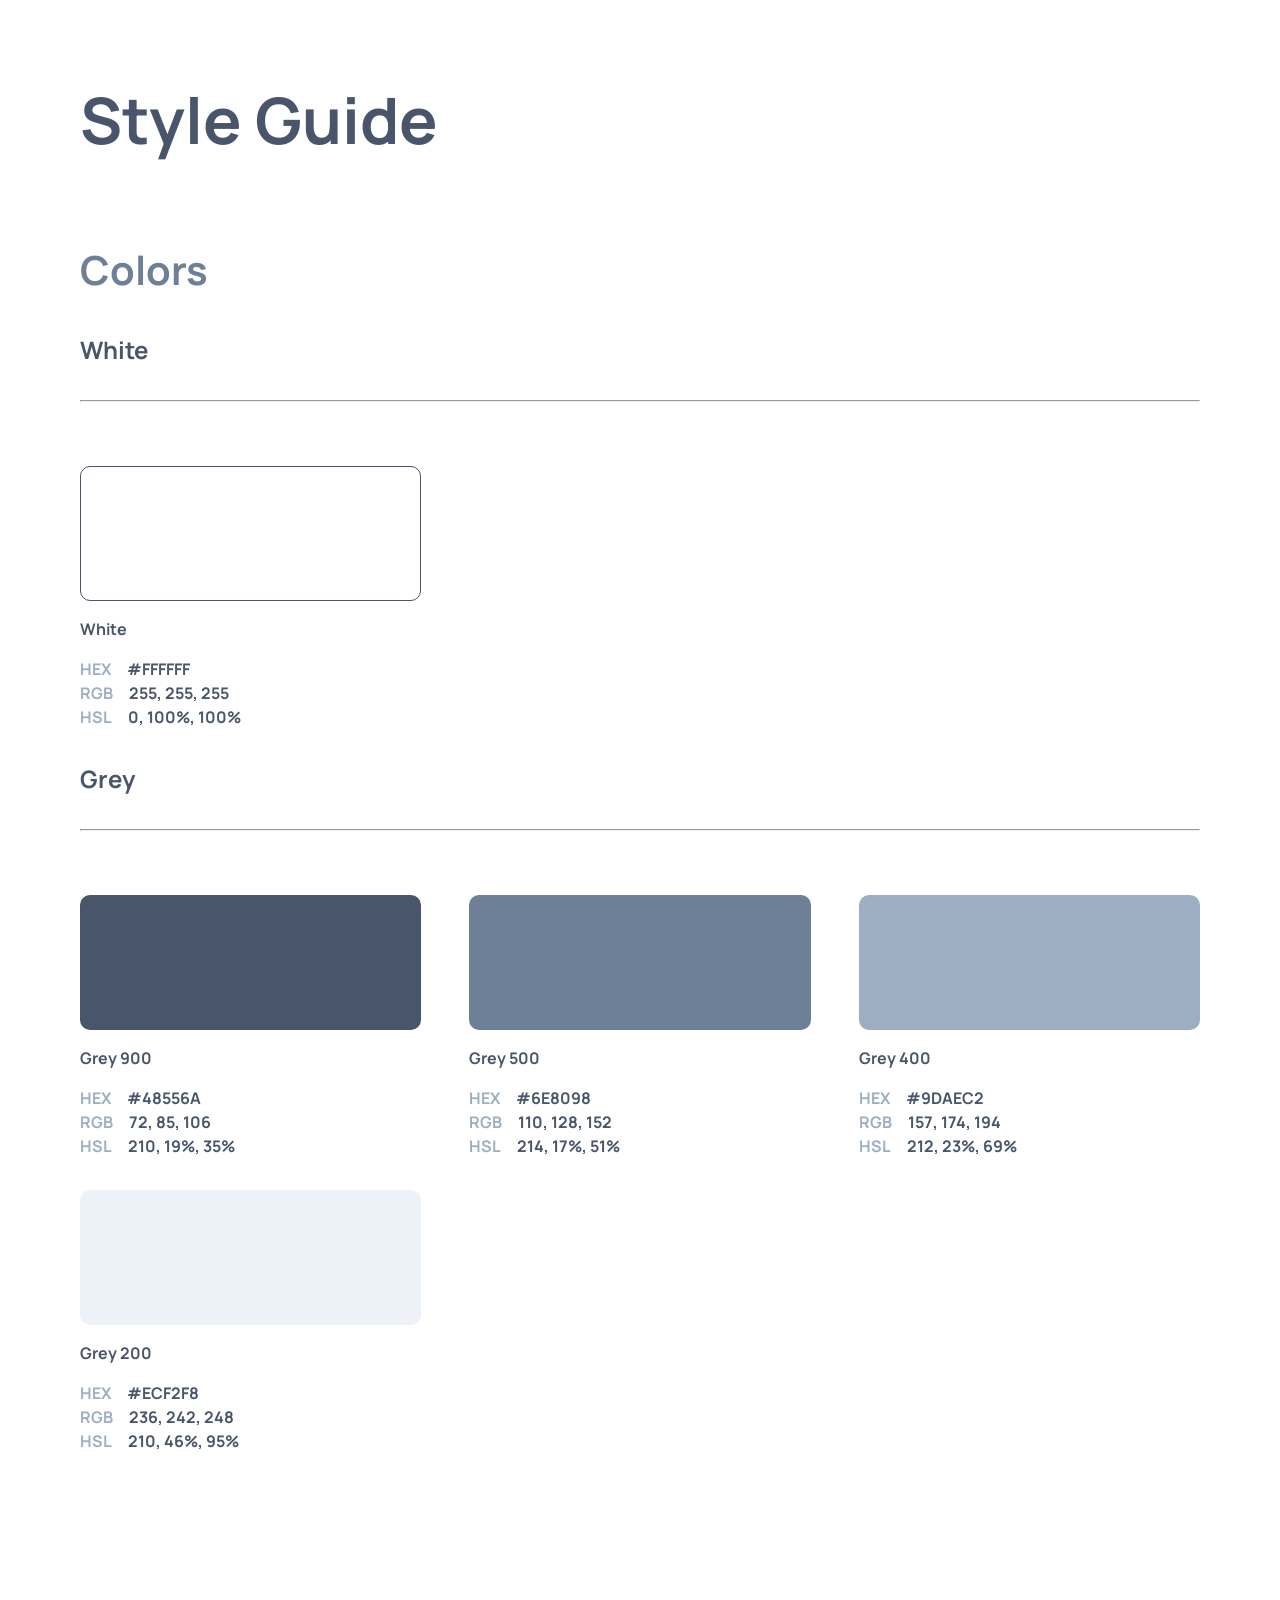
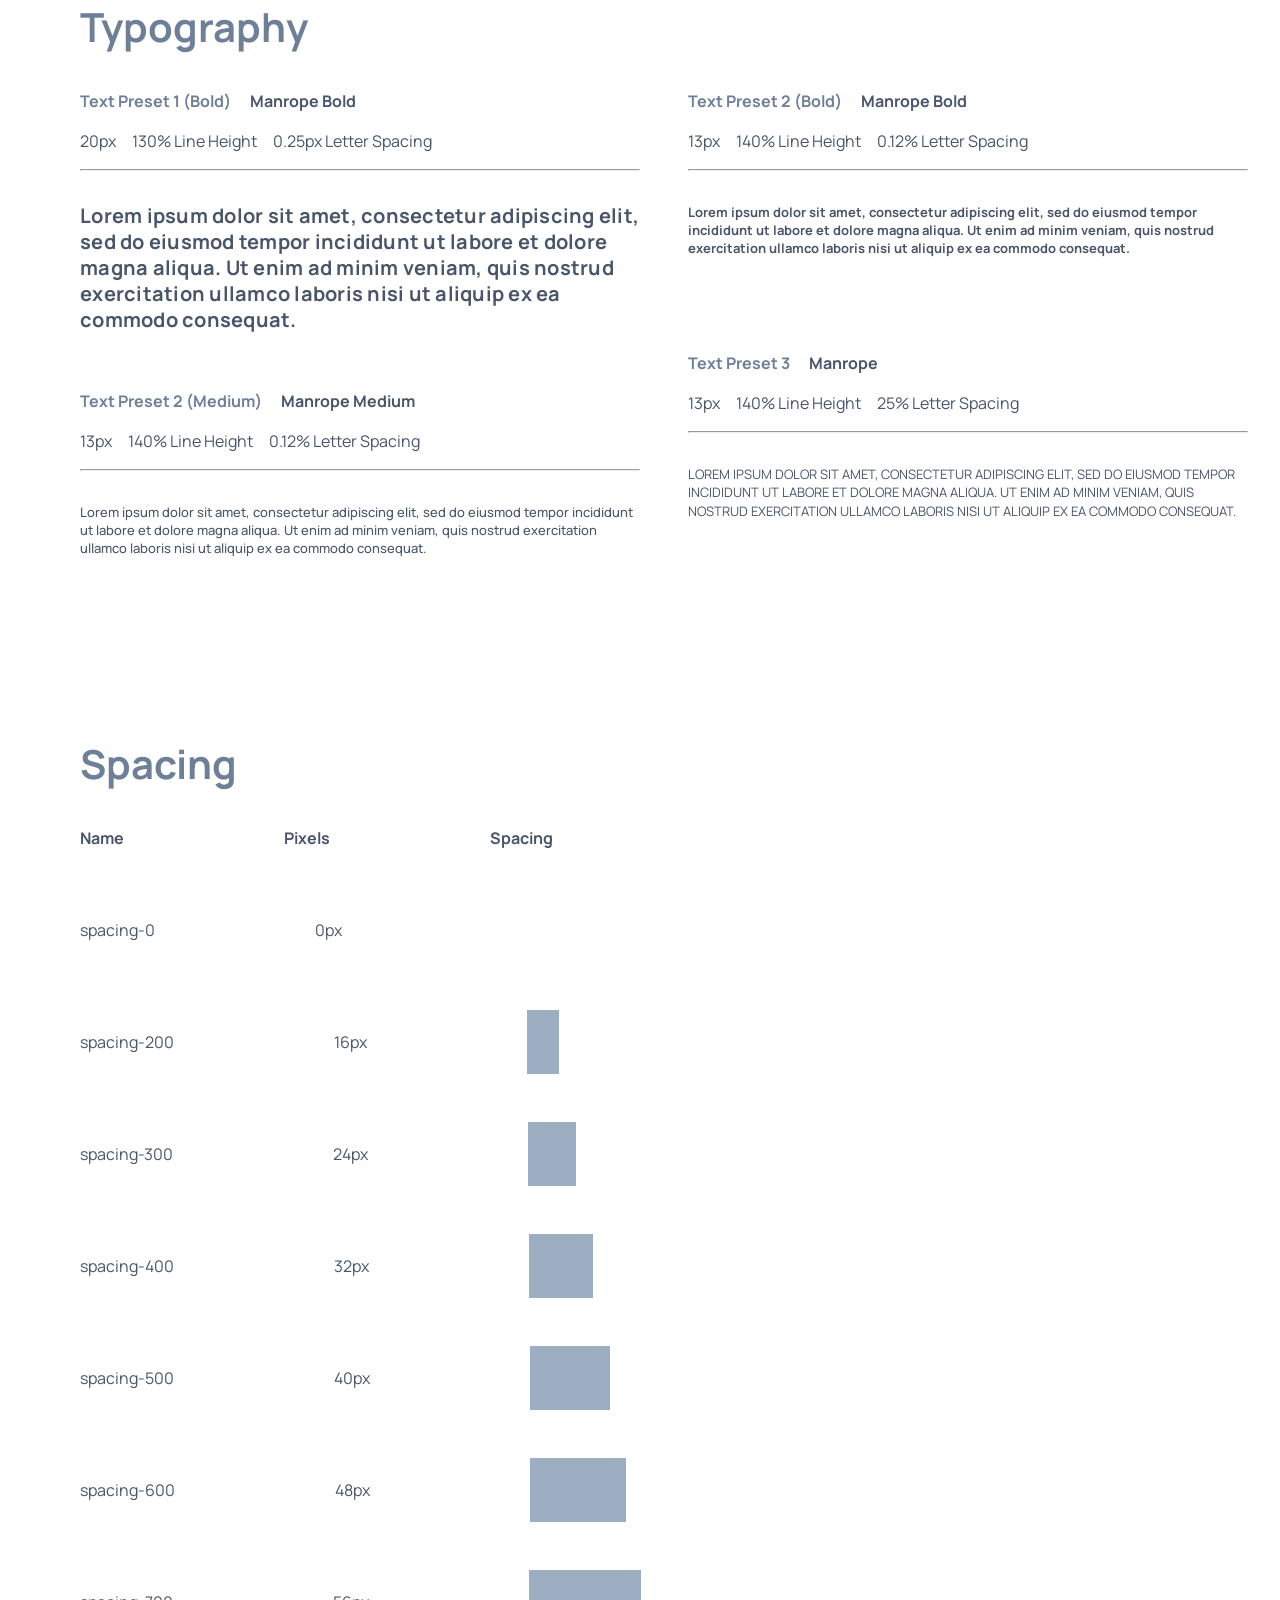
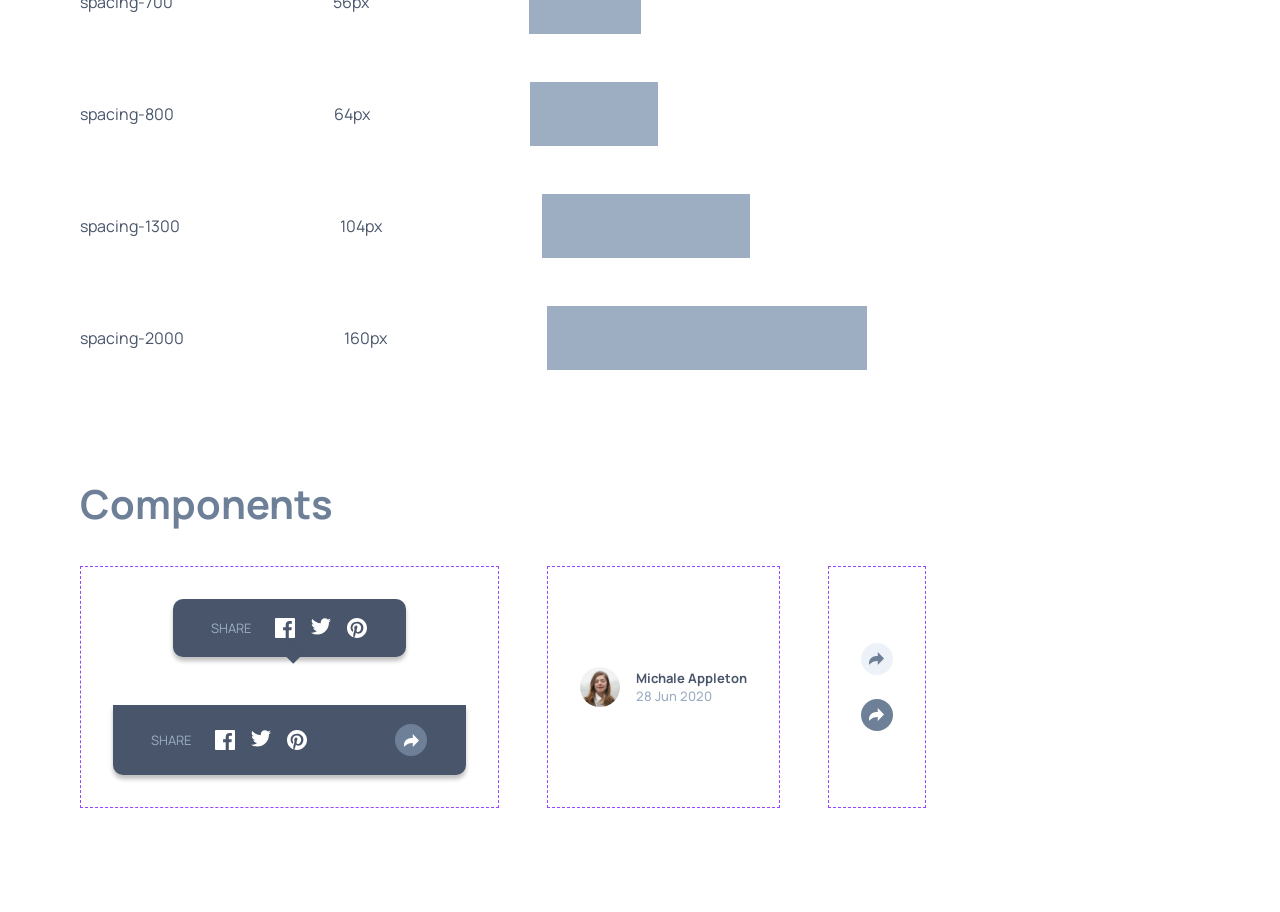
==== design_system.html @ e1c47fac "design_system_created" ====
<!DOCTYPE html>
<html lang="en">
<head>
    <meta charset="UTF-8"/>
    <meta name="viewport" content="width=device-width, initial-scale=1.0"/>
    <title>Design System</title>
    <link rel="preconnect" href="https://fonts.googleapis.com">
    <link rel="preconnect" href="https://fonts.gstatic.com" crossorigin>
    <link href="https://fonts.googleapis.com/css2?family=Manrope:wght@400;500;700&display=swap" rel="stylesheet">
    <link rel="stylesheet" href="reset.css"/>
    <link rel="stylesheet" href="design_system.css"/>
</head>
<body>
    <main>
        <h1>Style Guide</h1>

        <!-- COLOR PALETTE -->
        <section class="colors__palette">
            <h2>Colors</h2>
            <div class="colors__palette--container">
                <h3>White</h3>
                <hr/>
                <div class="colors__wrapper">
                    <div class="color">
                        <div class="white color__container color__container--white"></div>
                        <h4>White</h4>
                        <div>
                            <p><span class="grey__text">HEX</span>#FFFFFF</p>
                            <p><span class="grey__text">RGB</span>255, 255, 255</p>
                            <p><span class="grey__text">HSL</span>0, 100%, 100%</p>
                        </div>
                    </div>
                </div>
            </div>
            <div class="colors__palette--container">
                <h3>Grey</h3>
                <hr/>
                <div class="colors__wrapper">
                    <div class="color">
                        <div class="grey-900 color__container"></div>
                        <h4>Grey 900</h4>
                        <div>
                            <p><span class="grey__text">HEX</span>#48556A</p>
                            <p><span class="grey__text">RGB</span>72, 85, 106</p>
                            <p><span class="grey__text">HSL</span>210, 19%, 35%</p>
                        </div>
                    </div>
                     <div class="color">
                        <div class="grey-500 color__container"></div>
                        <h4>Grey 500</h4>
                        <div>
                            <p><span class="grey__text">HEX</span>#6E8098</p>
                            <p><span class="grey__text">RGB</span>110, 128, 152</p>
                            <p><span class="grey__text">HSL</span>214, 17%, 51%</p>
                        </div>
                    </div>
                     <div class="color">
                        <div class="grey-400 color__container"></div>
                        <h4>Grey 400</h4>
                        <div>
                            <p><span class="grey__text">HEX</span>#9DAEC2</p>
                            <p><span class="grey__text">RGB</span>157, 174, 194</p>
                            <p><span class="grey__text">HSL</span>212, 23%, 69%</p>
                        </div>
                    </div>
                </div>
            </div>
            <div class="colors__palette--container">
                <div class="colors__wrapper">
                    <div class="color">
                        <div class="grey-200 color__container"></div>
                        <h4>Grey 200</h4>
                        <div>
                            <p><span class="grey__text">HEX</span>#ECF2F8</p>
                            <p><span class="grey__text">RGB</span>236, 242, 248</p>
                            <p><span class="grey__text">HSL</span>210, 46%, 95%</p>
                        </div>
                    </div>
                </div>
            </div>
        </section>

        <!-- TYPOGRAPHY -->
        <section class="typography">
            <h2>Typography</h2>
            <div class="wrapper__typo">
                <div class="text-preset-container">
                    <div>
                        <p class="text-preset-title">Text Preset 1 (Bold) <span>Manrope Bold</span></p>
                        <p class="text-preset-data"><span>20px</span><span>130% Line Height</span><span>0.25px Letter Spacing</span></p>
                        <hr>
                        <p class="text-preset-1">Lorem ipsum dolor sit amet, consectetur adipiscing elit, sed do eiusmod tempor incididunt 
                            ut labore et dolore magna aliqua. Ut enim ad minim veniam, quis nostrud exercitation ullamco laboris nisi ut aliquip 
                            ex ea commodo consequat.</p>
                    </div>
                    <div>
                        <p class="text-preset-title">Text Preset 2 (Medium) <span>Manrope Medium</span></p>
                        <p class="text-preset-data"><span>13px</span><span>140% Line Height</span><span>0.12% Letter Spacing</span></p>
                        <hr>
                        <p class="text-preset-2M">Lorem ipsum dolor sit amet, consectetur adipiscing elit, sed do eiusmod tempor incididunt ut 
                            labore et dolore magna aliqua. Ut enim ad minim veniam, quis nostrud exercitation ullamco laboris nisi ut aliquip ex 
                            ea commodo consequat.</p>
                    </div>
                </div>
                <div class="text-preset-container">
                    <div>
                        <p class="text-preset-title">Text Preset 2 (Bold) <span>Manrope Bold</span></p>
                        <p class="text-preset-data"><span>13px</span><span>140% Line Height</span><span>0.12% Letter Spacing</span></p>
                        <hr>
                        <p class="text-preset-2B">Lorem ipsum dolor sit amet, consectetur adipiscing elit, sed do eiusmod tempor incididunt 
                            ut labore et dolore magna aliqua. Ut enim ad minim veniam, quis nostrud exercitation ullamco laboris nisi ut aliquip 
                            ex ea commodo consequat.</p>
                    </div>
                    <div>
                        <p class="text-preset-title">Text Preset 3 <span>Manrope</span></p>
                        <p class="text-preset-data"><span>13px</span><span>140% Line Height</span><span>25% Letter Spacing</span></p>
                        <hr>
                        <p class="text-preset-3">Lorem ipsum dolor sit amet, consectetur adipiscing elit, sed do eiusmod tempor incididunt 
                            ut labore et dolore magna aliqua. Ut enim ad minim veniam, quis nostrud exercitation ullamco laboris nisi ut aliquip 
                            ex ea commodo consequat.</p>
                    </div>
                </div>
            </div>
        </section>

        <!-- SPACING -->
        <section class="spacing">
            <h2>Spacing</h2>
            <div class="wrapper__space">
                <div class="spacing-item">
                    <p>Name</p>
                    <p>Pixels</p>
                    <p>Spacing</p>
                </div>
                <div class="spacing-item">
                    <p>spacing-0</p>
                    <p>0px</p>
                    <p class="spacing-0 spacing-bar"></p>
                </div>
                <div class="spacing-item">
                    <p>spacing-200</p>
                    <p>16px</p>
                    <p class="spacing-200 spacing-bar"></p>
                </div>
                <div class="spacing-item">
                    <p>spacing-300</p>
                    <p>24px</p>
                    <p class="spacing-300 spacing-bar"></p>
                </div>
                <div class="spacing-item">
                    <p>spacing-400</p>
                    <p>32px</p>
                    <p class="spacing-400 spacing-bar"></p>
                </div>
                <div class="spacing-item">
                    <p>spacing-500</p>
                    <p>40px</p>
                    <p class="spacing-500 spacing-bar"></p>
                </div>
                <div class="spacing-item">
                    <p>spacing-600</p>
                    <p>48px</p>
                    <p class="spacing-600 spacing-bar"></p>
                </div>
                <div class="spacing-item">
                    <p>spacing-700</p>
                    <p>56px</p>
                    <p class="spacing-700 spacing-bar"></p>
                </div>
                <div class="spacing-item">
                    <p>spacing-800</p>
                    <p>64px</p>
                    <p class="spacing-800 spacing-bar"></p>
                </div>
                <div class="spacing-item">
                    <p>spacing-1300</p>
                    <p>104px</p>
                    <p class="spacing-1300 spacing-bar"></p>
                </div>
                <div class="spacing-item">
                    <p>spacing-2000</p>
                    <p>160px</p>
                    <p class="spacing-2000 spacing-bar"></p>
                </div>
            </div>
        </section>
         <!-- Components -->
        <section class="components">
            <h2>Components</h2>
            <div class="components__wrapper">
                <!-- SHARE TOAST -->
                <div class="component">
                    <div class="component__content component__content--desktop">
                        <span class="component__label text-preset-3">share</span>
                        <div class="component__content--desktop-links">
                            <span><img src="./images/icon-facebook.svg" alt="Facebook Icon"></span>
                            <span><img src="./images/icon-twitter.svg" alt="Twitter Icon"></span>
                            <span><img src="./images/icon-pinterest.svg" alt="Pinterest Icon"></span>
                        </div>
                    </div>
                    <div class="component__content component__content--mobile">
                        <span class="component__label text-preset-3">share</span>
                        <div class="component__content--mobile-links">
                            <span><img src="./images/icon-facebook.svg" alt="Facebook Icon"></span>
                            <span><img src="./images/icon-twitter.svg" alt="Twitter Icon"></span>
                            <span><img src="./images/icon-pinterest.svg" alt="Pinterest Icon"></span>
                        </div>
                        <span class="share__icon share__icon--active" ><svg xmlns="http://www.w3.org/2000/svg" width="15" height="13"><path fill="#6E8098" d="M15 6.495L8.766.014V3.88H7.441C3.33 3.88 0 7.039 0 10.936v2.049l.589-.612C2.59 10.294 5.422 9.11 8.39 9.11h.375v3.867L15 6.495z"/></svg></span>
                    </div>
                </div>
                <!-- PROFILE & DATE -->
                <div class="component">
                    <div class="profile__container" >
                        <img src="./images/avatar-michelle.jpg" alt="Profile Picture">
                        <div class="profile__info" >
                            <p class="profile__name text-preset-2B">Michale Appleton</p>
                            <date class="profile__date text-preset-2M">28 Jun 2020</date>
                        </div>
                    </div>
                </div>
                <!-- SHARE BUTTON -->
                <div class="component">
                    <div class="share__buttons">
                        <span class="share__icon share__icon--default" ><svg xmlns="http://www.w3.org/2000/svg" width="15" height="13"><path fill="#6E8098" d="M15 6.495L8.766.014V3.88H7.441C3.33 3.88 0 7.039 0 10.936v2.049l.589-.612C2.59 10.294 5.422 9.11 8.39 9.11h.375v3.867L15 6.495z"/></svg></span>
                        <span class="share__icon share__icon--active" ><svg xmlns="http://www.w3.org/2000/svg" width="15" height="13"><path fill="#6E8098" d="M15 6.495L8.766.014V3.88H7.441C3.33 3.88 0 7.039 0 10.936v2.049l.589-.612C2.59 10.294 5.422 9.11 8.39 9.11h.375v3.867L15 6.495z"/></svg></span>
                    </div>
                </div>
            </div>
        </section>
    </main>
</body>
</html>
---- design_system.css ----
:root {
    /* COLOR PALETTE */
    --clr-white: #ffffff;
    --clr-grey-900: #48556a;
    --clr-grey-500: #6e8098;
    --clr-grey-400: #9daec2;
    --clr-grey-200: #ecf2f8;
    
    /* TYPOGRAPHY */
    --ff-primary: 'Manrope', sans-serif;

    --fw-regular: 400;
    --fw-medium: 500;
    --fw-bold: 700;

    --fs-20: 1.25rem; /* 20px */
    --fs-13: 0.8125rem; /* 13px */

    --lh-130: 130%; 
    --lh-140: 140%; 

    --ls-025: 0.25px;
    --ls-12: 0.12;
    --ls-25: 0.25;

    /* SPACING */
    --spacing-0: 0; /* 0px */
    --spacing-200: 1rem; /* 16px */
    --spacing-300: 1.5rem; /* 24px */
    --spacing-400: 2rem; /* 32px */
    --spacing-500: 2.5rem; /* 40px */
    --spacing-600: 3rem; /* 48px */
    --spacing-700: 3.5rem; /* 56px */
    --spacing-800: 4rem; /* 64px */
    --spacing-1300: 6.5rem; /* 104px */
    --spacing-2000: 10rem; /* 160px */
    
}

.text-preset-1 {
    font-size: var(--fs-20);
    line-height: var(--lh-130);
    letter-spacing: var(--ls-025);
    font-weight: var(--fw-bold);
}

.text-preset-2M {
    font-size: var(--fs-13);
    line-height: var(--lh-140);
    letter-spacing: var(--ls-12);
    font-weight: var(--fw-medium);
}

.text-preset-2B {
    font-size: var(--fs-13);
    line-height: var(--lh-140);
    letter-spacing: var(--ls-12);
    font-weight: var(--fw-bold);
}

.text-preset-3 {
    font-size: var(--fs-13);
    line-height: var(--lh-140);
    letter-spacing: var(--ls-25);
    font-weight: var(--fw-regular);
    text-transform: uppercase;
}

/* ------------------------------------- */

body {
    font-family: var(--ff-primary);
    color: var(--clr-grey-900);
    padding: 4.5rem 5rem;
}

h1 {
    font-size: 4rem; /* 64px */
    font-weight: var(--fw-bold);
}

.colors__palette,
.typography,
.spacing {
    padding-block: 4.5rem;
}

h2 {
    font-size: 2.5rem; /* 40px */
    font-weight: var(--fw-bold);
    color: var(--clr-grey-500)
}

h3 {
    font-size: 1.5rem; /* 24px */
    font-weight: var(--fw-bold);
    padding-block: var(--spacing-400); /* 32px */
}

/* COLORS */

.colors__wrapper {
    display: grid;
    grid-template-columns: repeat(3, minmax(25%, 1fr));
    gap: var(--spacing-600);
    padding-block-start: var(--spacing-400);
}

.color {
    display: grid;
    gap: var(--spacing-200);
    font-weight: var(--fw-bold);
}

.color__container {
    height: 15vh;
    border-radius: 10px;
}

.color__container--white {
    border: 1px solid var(--clr-grey-900);
}

.grey__text {
    color: var(--clr-grey-400);
    margin-inline-end: var(--spacing-200); /* 16px */
}

.white {
    background-color: var(--clr-white);
}

.grey-900 {
    background-color: var(--clr-grey-900);
}

.grey-500 {
    background-color: var(--clr-grey-500);
}

.grey-400 {
    background-color: var(--clr-grey-400);
}

.grey-200 {
    background-color: var(--clr-grey-200);
}

/* TYPOGRAPHY */

.wrapper__typo {
    display: grid;
    grid-template-columns: repeat(2, minmax(50%, 1fr));
    gap: var(--spacing-600); /* 48px */
    padding-block: var(--spacing-400); /* 32px */
}

.text-preset-container {
    display: grid;
    gap: var(--spacing-700); /* 56px */
}

.text-preset-title {
    color: var(--clr-grey-500);
    font-weight: var(--fw-bold);
}

.text-preset-title span {
    color: var(--clr-grey-900);
    margin-inline-start: var(--spacing-200); /* 16px */
}

.text-preset-data {
    display: flex;
    gap: var(--spacing-200); /* 16px */
    margin-block: var(--spacing-200); /* 16px */
}

hr {
    margin-block-end: var(--spacing-400); /* 32px */
}

/* SPACING */

.wrapper__space {
    display: grid;
    width: 100%;
    gap: var(--spacing-600); /* 48px */
    padding-block: var(--spacing-400); /* 32px */
}

.spacing-item {
    display: flex;
    gap: var(--spacing-2000); /* 128px */
    justify-content: start;
    align-items: center;
}

.spacing-item:nth-child(1) p {
    font-weight: var(--fw-bold);
}

.spacing-0 {
    padding-inline: var(--spacing-0);
}

.spacing-200 {
    padding-inline: var(--spacing-200);
}

.spacing-300 {
    padding-inline: var(--spacing-300);
}

.spacing-400 {
    padding-inline: var(--spacing-400);
}

.spacing-500 {
    padding-inline: var(--spacing-500);
}

.spacing-600 {
    padding-inline: var(--spacing-600);
}

.spacing-700 {
    padding-inline: var(--spacing-700);
}

.spacing-800 {
    padding-inline: var(--spacing-800);
}

.spacing-1300 {
    padding-inline: var(--spacing-1300);
}

.spacing-2000 {
    padding-inline: var(--spacing-2000);
}

.spacing-bar {
    width: 0;
    height: 4em;
    background-color: var(--clr-grey-400);
}

/* COMPONENTS */

.components__wrapper {
    display: flex;
    gap: var(--spacing-600); /* 48px */
    padding-block: var(--spacing-400); /* 32px */
}

.component {
    display: grid;
    gap: var(--spacing-600); /* 48px */
    justify-items: center;
    border: 1px dashed #9747ff;
    padding: var(--spacing-400); /* 32px */
}

/* SHARE TOAST */
.component__content {
    display: flex;
    gap: var(--spacing-300); /* 24px */
    align-items: center;
    background-color: var(--clr-grey-900);
    padding: 1.2em 2.4em;
    position: relative;
    box-shadow: 0px 4px 4px 0px rgba(0, 0, 0, 0.25);
}

.component__content--mobile {
    border-bottom-left-radius: 10px;
    border-bottom-right-radius: 10px;
}

.component__content--desktop {
    border-radius: 10px;
    max-width: 15em;
}

.component__content--desktop::after {
    content: '';
    position: absolute;
    bottom: 0px;
    left: 50%;
    transform: translateX(-50%) rotate(45deg);
    width: 1.5rem;
    height: 0.75rem;
    background-color: var(--clr-grey-900);
}

.component__label {
    color: var(--clr-grey-400);
}

.component__content--mobile-links,
.component__content--desktop-links {
    display: flex;
    gap: var(--spacing-200); /* 16px */
}

.component__content--mobile-links {
    margin-inline-end: var(--spacing-800); /* 64px */
}


/* PROFILE & DATE */
.profile__container {
    display: flex;
    align-items: center;
    align-self: center;
    gap: var(--spacing-200); /* 16px */
    max-height: 3em;
}

.profile__container img {
    border-radius: 50%;
    width: 2.5em;
    height: 2.5em;
}

.profile__info {
    line-height: 0.5em;
}

.profile__date {
    color: var(--clr-grey-400);
}

/* SHARE BUTTON */

.share__buttons {
    display: grid;
    align-self: center;
    gap: var(--spacing-300); /* 24px */
    max-height: 10em; /* 120px */
}

.share__icon {
    display: flex;
    align-items: center;
    justify-content: center;
    width: 2em;
    height: 2em;
    border-radius: 50%;
}

.share__icon--default {
    background-color: var(--clr-grey-200);
}

.share__icon--default svg path {
    fill: var(--clr-grey-500);
}

.share__icon--active {
    background-color: var(--clr-grey-500);
}

.share__icon--active svg path {
    fill: var(--clr-white);
}
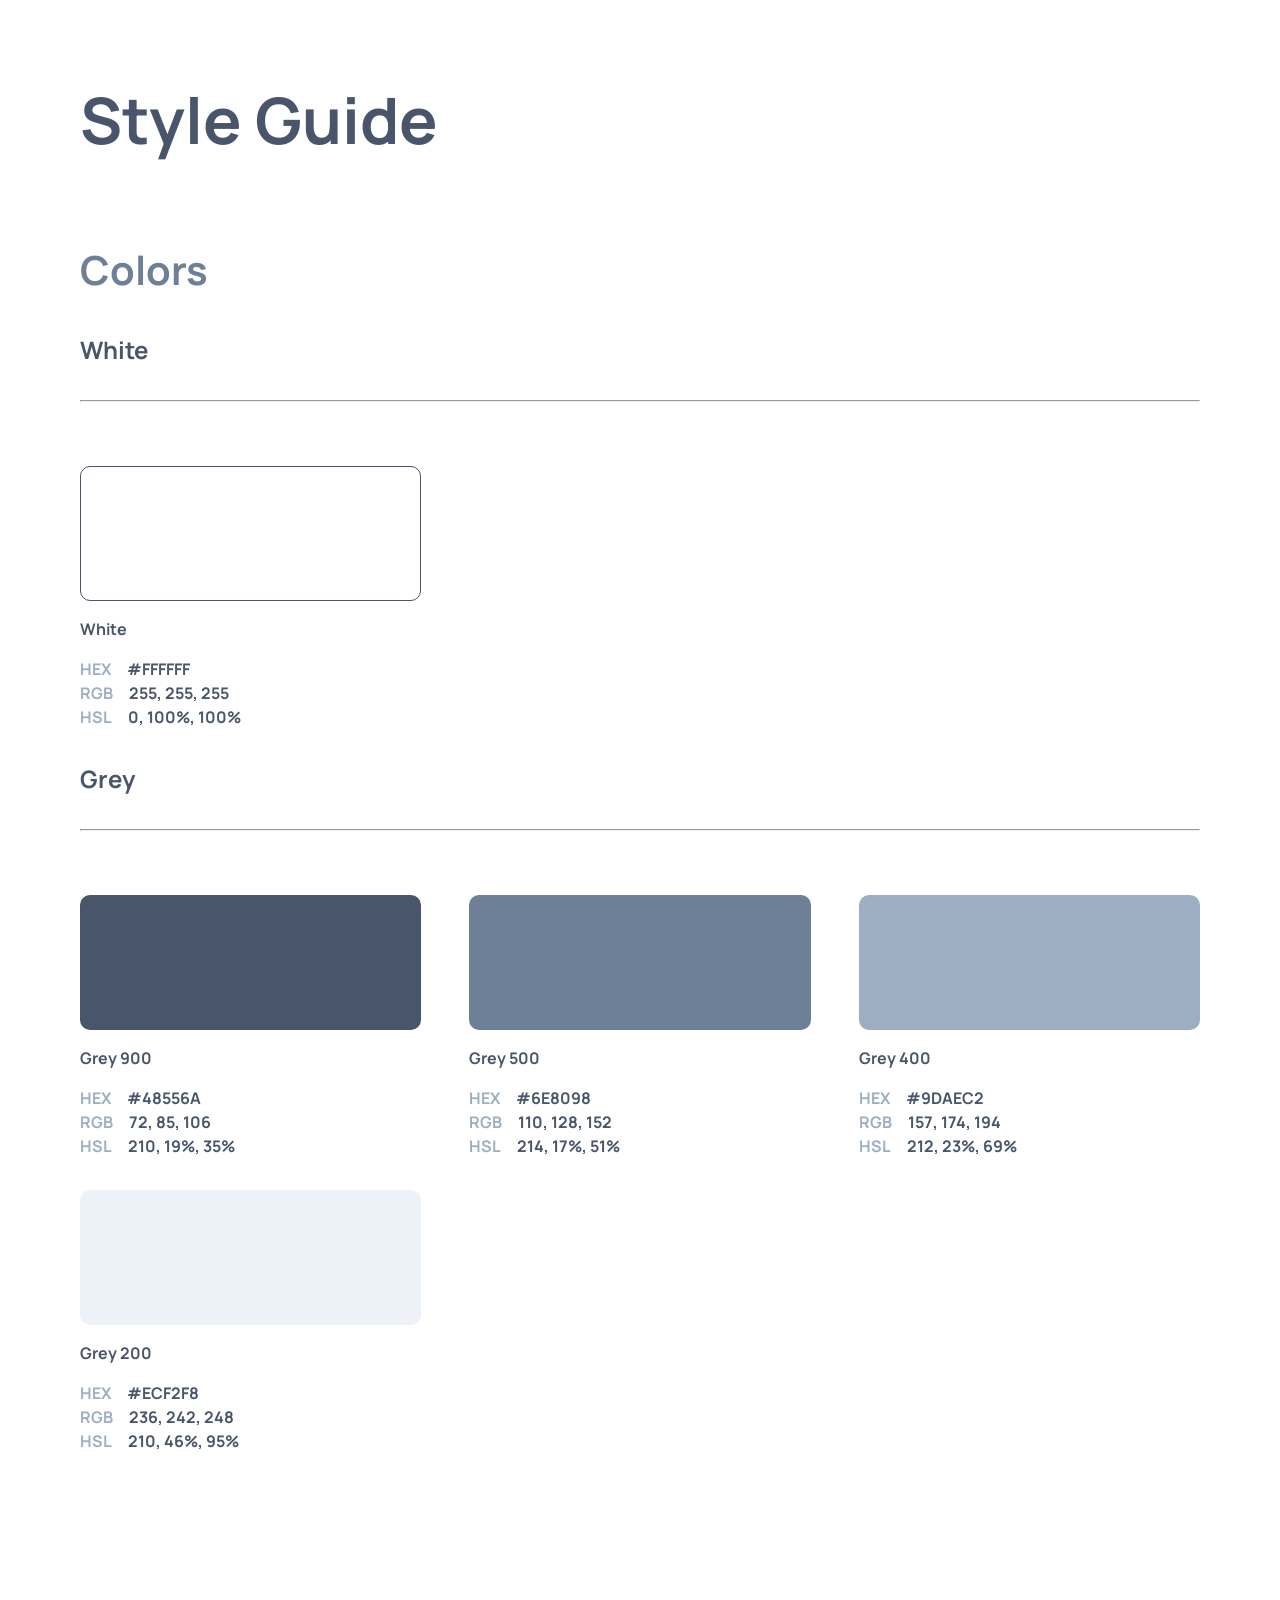
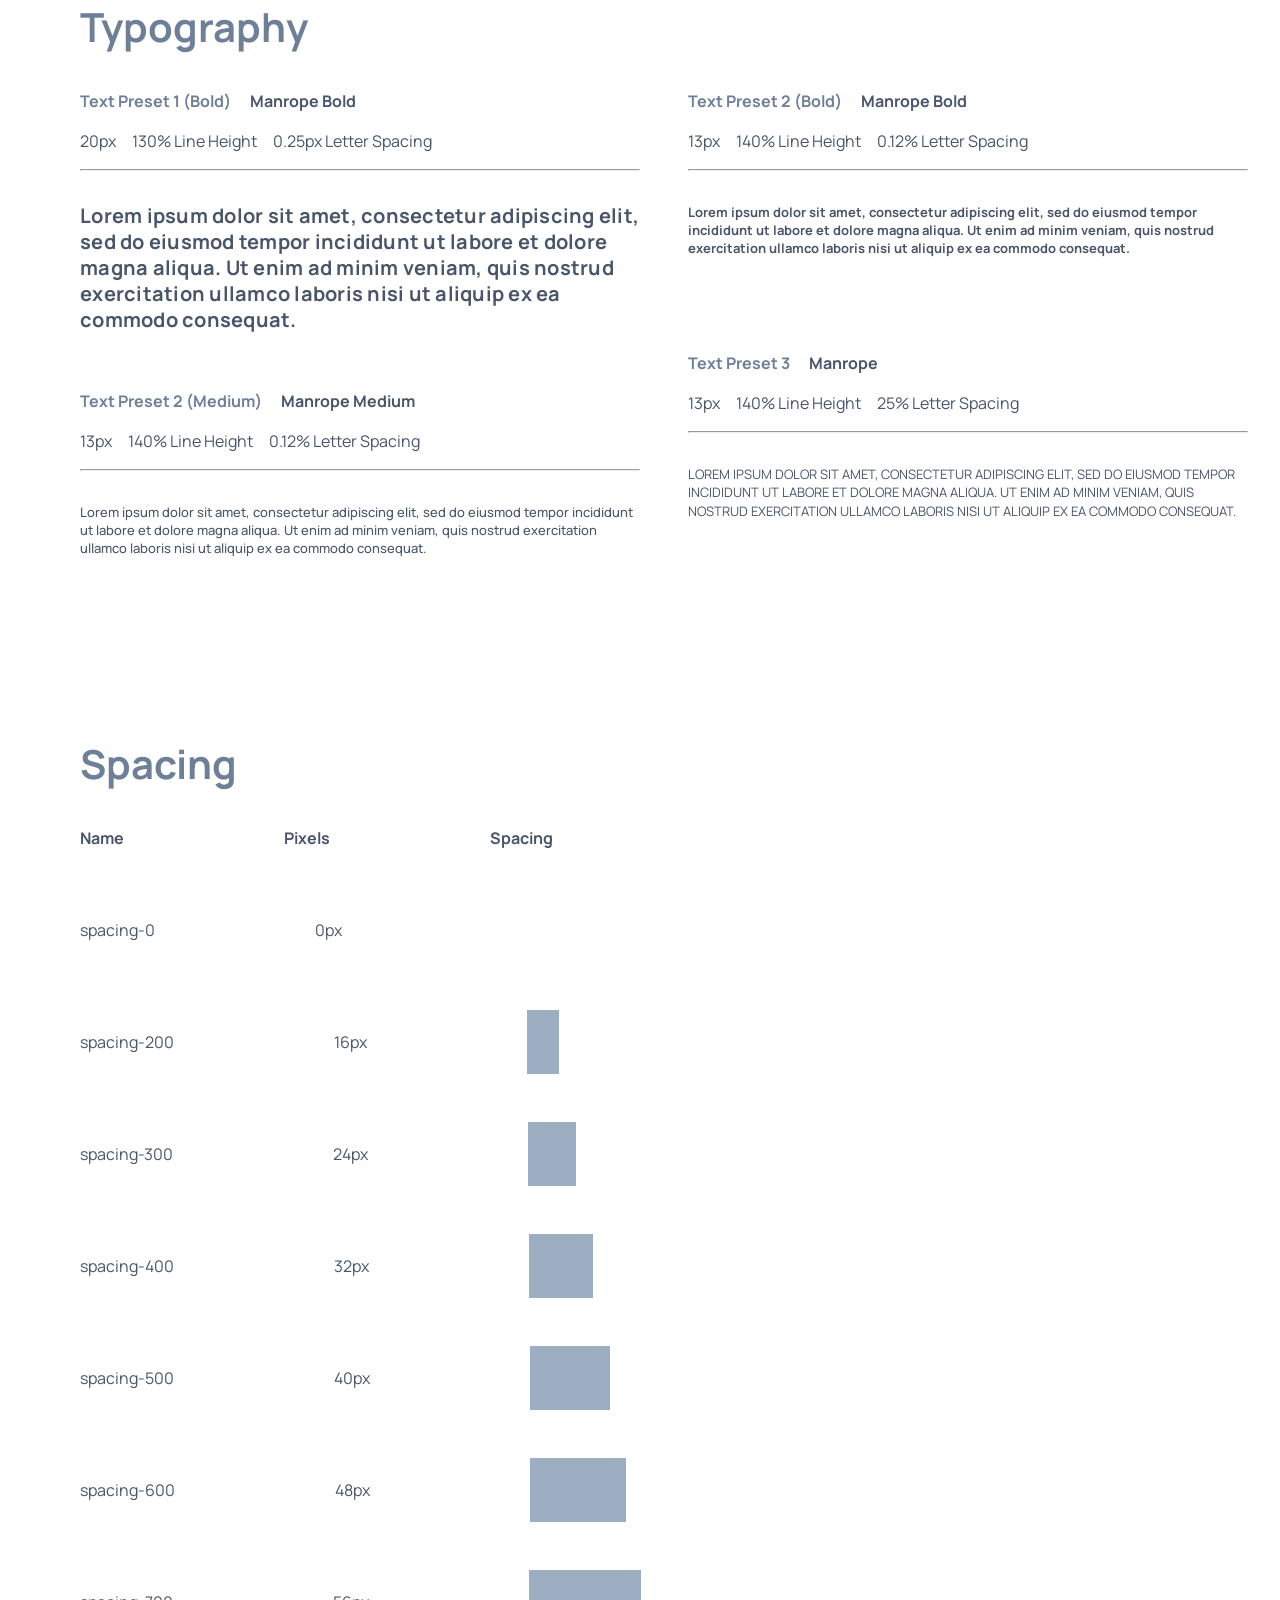
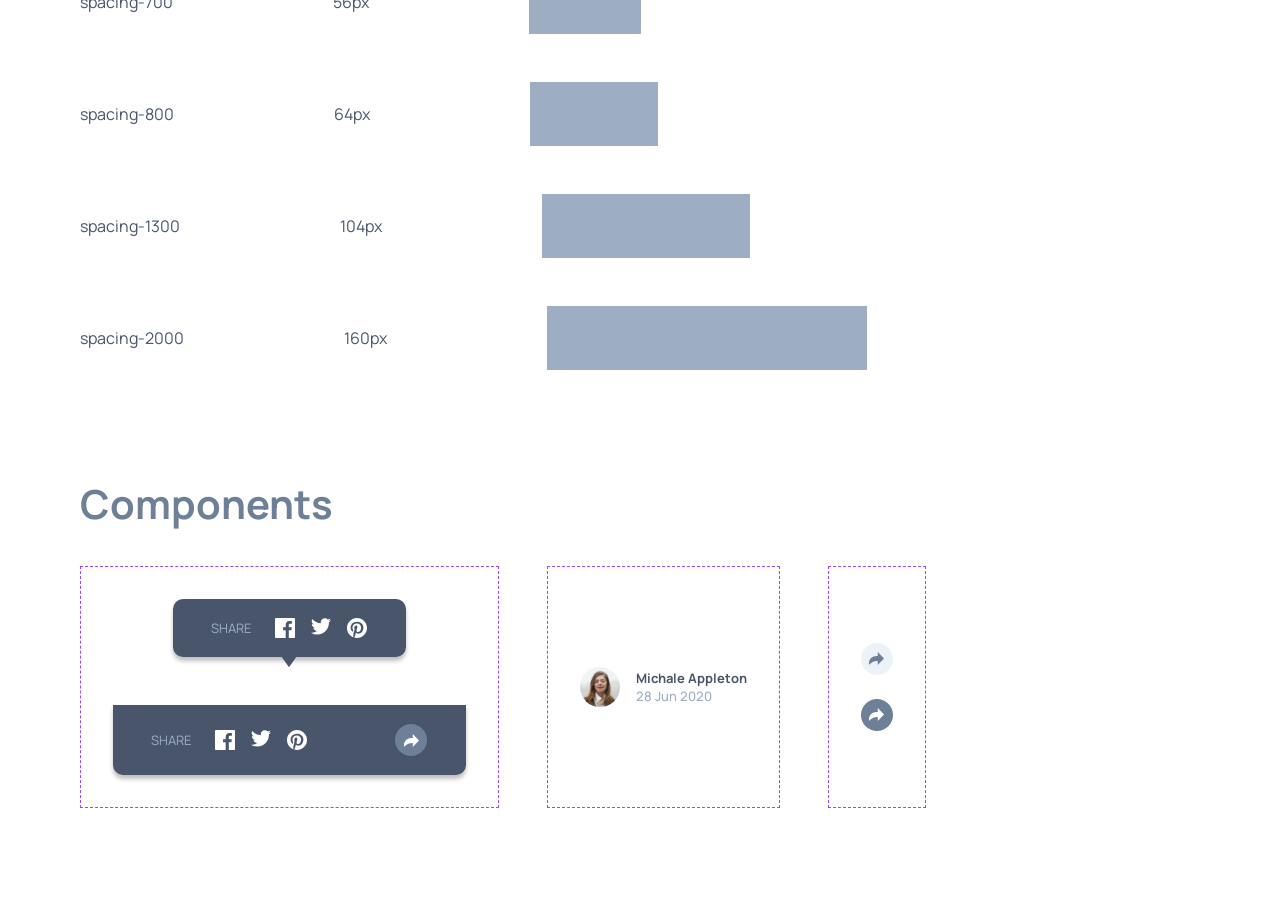
==== commit cdaa0026: "created_mobile_layout" ====
--- a/design_system.html
+++ b/design_system.html
@@ -190,17 +190,17 @@
             <div class="components__wrapper">
                 <!-- SHARE TOAST -->
                 <div class="component">
-                    <div class="component__content component__content--desktop">
-                        <span class="component__label text-preset-3">share</span>
-                        <div class="component__content--desktop-links">
+                    <div class="shareToast__content shareToast__content--desktop">
+                        <span class="shareToast__label text-preset-3">share</span>
+                        <div class="shareToast__content--desktop-links">
                             <span><img src="./images/icon-facebook.svg" alt="Facebook Icon"></span>
                             <span><img src="./images/icon-twitter.svg" alt="Twitter Icon"></span>
                             <span><img src="./images/icon-pinterest.svg" alt="Pinterest Icon"></span>
                         </div>
                     </div>
-                    <div class="component__content component__content--mobile">
-                        <span class="component__label text-preset-3">share</span>
-                        <div class="component__content--mobile-links">
+                    <div class="shareToast__content shareToast__content--mobile">
+                        <span class="shareToast__label text-preset-3">share</span>
+                        <div class="shareToast__content--mobile-links">
                             <span><img src="./images/icon-facebook.svg" alt="Facebook Icon"></span>
                             <span><img src="./images/icon-twitter.svg" alt="Twitter Icon"></span>
                             <span><img src="./images/icon-pinterest.svg" alt="Pinterest Icon"></span>
--- a/design_system.css
+++ b/design_system.css
@@ -263,7 +263,7 @@
 }
 
 /* SHARE TOAST */
-.component__content {
+.shareToast__content {
     display: flex;
     gap: var(--spacing-300); /* 24px */
     align-items: center;
@@ -273,38 +273,40 @@
     box-shadow: 0px 4px 4px 0px rgba(0, 0, 0, 0.25);
 }
 
-.component__content--mobile {
+.shareToast__content--mobile {
     border-bottom-left-radius: 10px;
     border-bottom-right-radius: 10px;
 }
 
-.component__content--desktop {
+.shareToast__content--desktop {
     border-radius: 10px;
     max-width: 15em;
 }
 
-.component__content--desktop::after {
+/* SHARE TOAST ARROW */
+.shareToast__content--desktop::after {
     content: '';
     position: absolute;
-    bottom: 0px;
+    bottom: -10px;
     left: 50%;
-    transform: translateX(-50%) rotate(45deg);
-    width: 1.5rem;
-    height: 0.75rem;
+    transform: translateX(-50%) rotate(180deg);
+    width: 1rem;
+    height: .7rem;
     background-color: var(--clr-grey-900);
-}
-
-.component__label {
+    clip-path: polygon(50% 0%, 0% 100%, 100% 100%);
+}
+
+.shareToast__label {
     color: var(--clr-grey-400);
 }
 
-.component__content--mobile-links,
-.component__content--desktop-links {
+.shareToast__content--mobile-links,
+.shareToast__content--desktop-links {
     display: flex;
     gap: var(--spacing-200); /* 16px */
 }
 
-.component__content--mobile-links {
+.shareToast__content--mobile-links {
     margin-inline-end: var(--spacing-800); /* 64px */
 }
 
